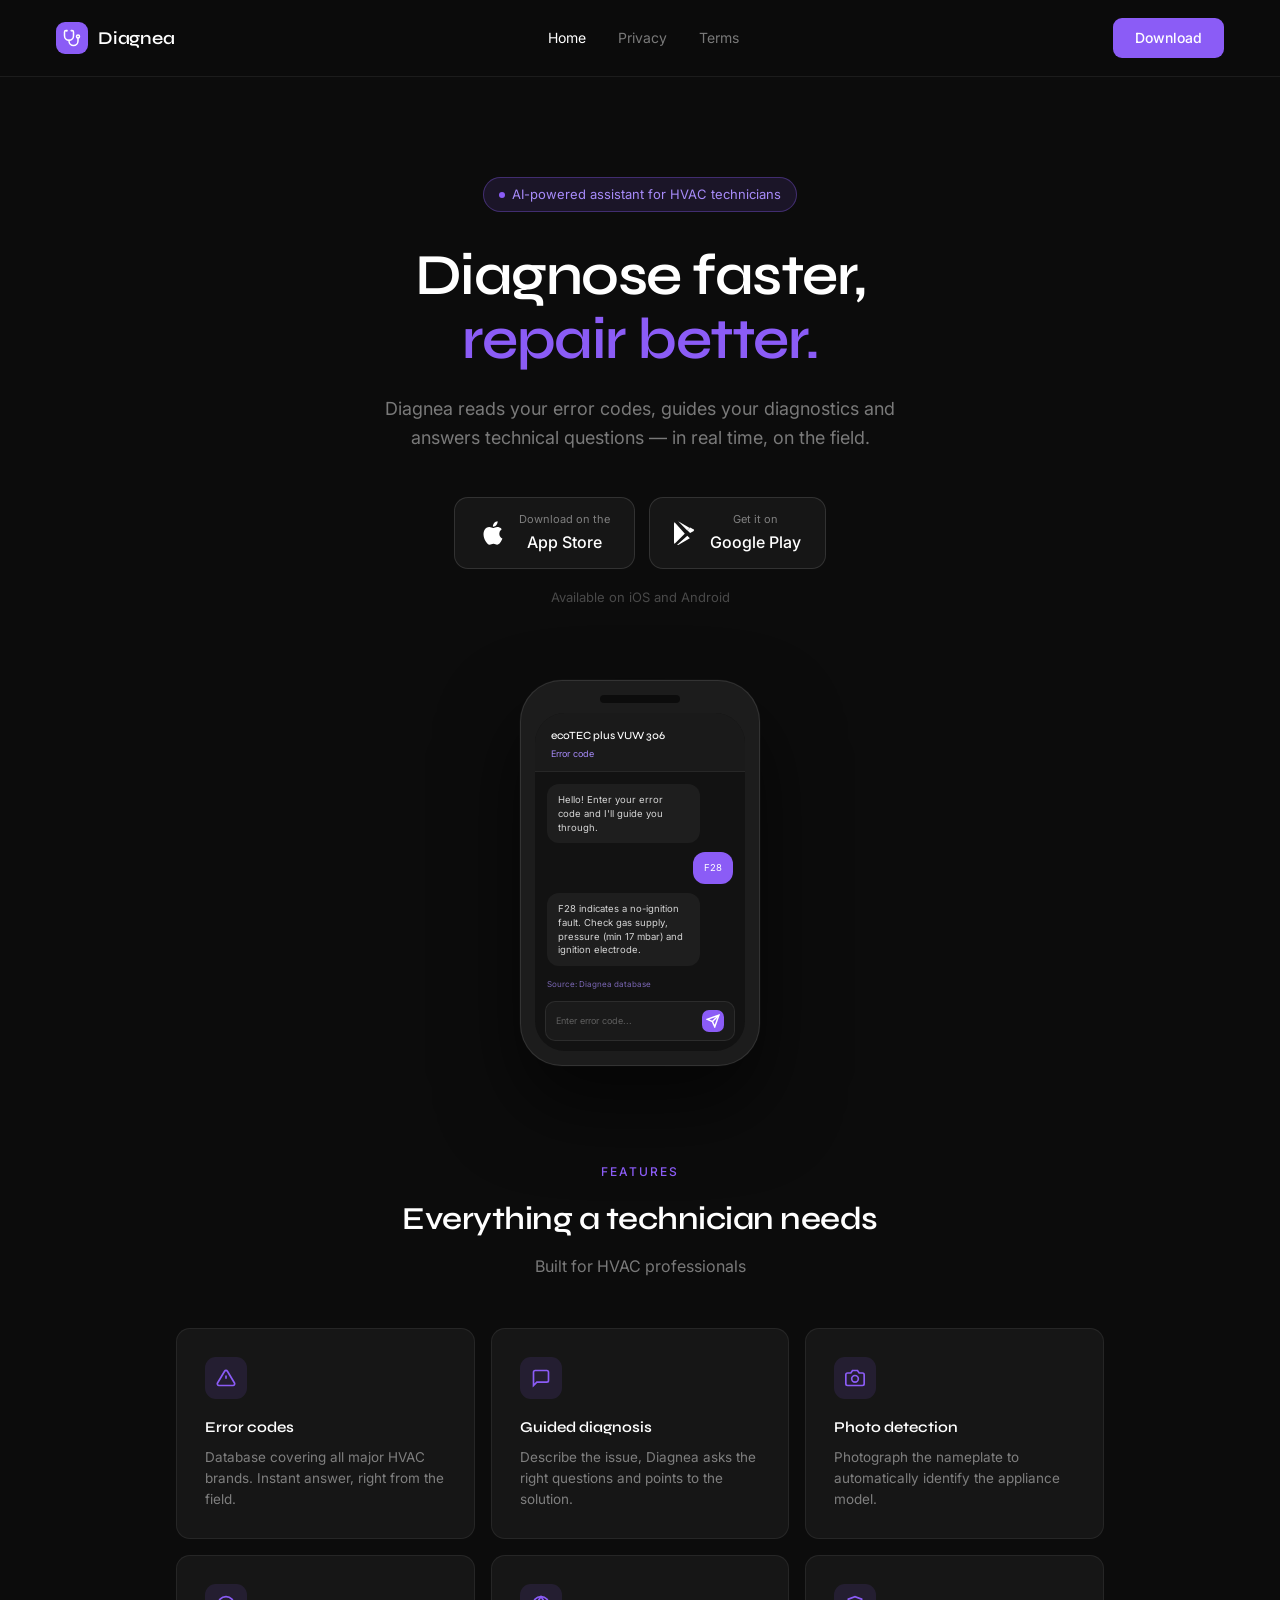
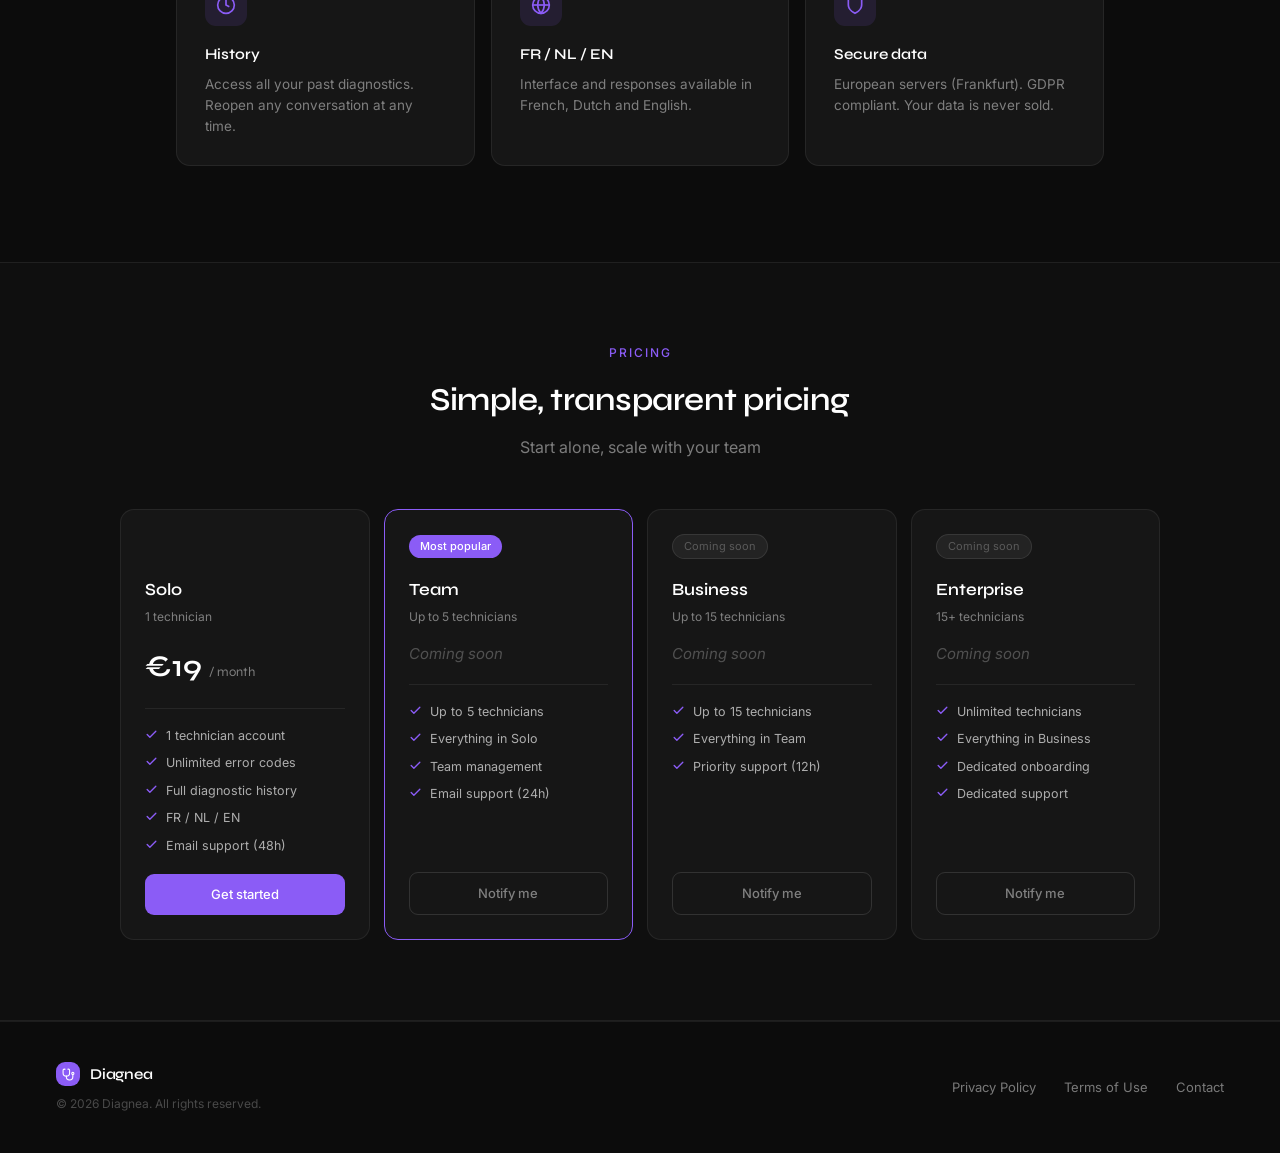
==== index.html @ f8fc78f3 "Add files via upload" ====
<!DOCTYPE html>
<html lang="en">
<head>
  <meta charset="UTF-8">
  <meta name="viewport" content="width=device-width, initial-scale=1.0">
  <title>Diagnea — AI-powered HVAC diagnostic assistant</title>
  <meta name="description" content="Diagnea reads your error codes, guides your diagnostics and answers technical questions in real time, on the field.">
  <meta property="og:title" content="Diagnea — AI-powered HVAC diagnostic assistant">
  <meta property="og:description" content="Diagnose faster, repair better.">
  <meta property="og:url" content="https://diagnea.com">
  <link rel="icon" type="image/svg+xml" href="assets/favicon.svg">
  <link rel="preconnect" href="https://fonts.googleapis.com">
  <link rel="preconnect" href="https://fonts.gstatic.com" crossorigin>
  <link href="https://fonts.googleapis.com/css2?family=Syne:wght@400;500;600&family=Inter:wght@400;500&display=swap" rel="stylesheet">
  <link rel="stylesheet" href="style.css">
</head>
<body>

  <nav class="nav">
    <div class="nav-logo">
      <div class="nav-logo-icon">
        <svg width="18" height="18" viewBox="0 0 24 24" fill="none" stroke="white" stroke-width="2" stroke-linecap="round" stroke-linejoin="round"><path d="M4.8 2.3A.3.3 0 1 0 5 2H4a2 2 0 0 0-2 2v5a6 6 0 0 0 6 6v0a6 6 0 0 0 6-6V4a2 2 0 0 0-2-2h-1a.2.2 0 1 0 .3.3"/><path d="M8 15v1a6 6 0 0 0 6 6v0a6 6 0 0 0 6-6v-4"/><circle cx="20" cy="10" r="2"/></svg>
      </div>
      <span class="nav-logo-text">Diagnea</span>
    </div>
    <div class="nav-links">
      <a href="index.html" class="nav-link active">Home</a>
      <a href="privacy.html" class="nav-link">Privacy</a>
      <a href="terms.html" class="nav-link">Terms</a>
    </div>
    <a href="#download" class="nav-cta">Download</a>
  </nav>

  <section class="hero">
    <div class="hero-badge">
      <span class="hero-badge-dot"></span>
      AI-powered assistant for HVAC technicians
    </div>
    <h1>Diagnose faster,<br><span>repair better.</span></h1>
    <p class="hero-sub">Diagnea reads your error codes, guides your diagnostics and answers technical questions — in real time, on the field.</p>
    <div class="store-btns" id="download">
      <a href="#" class="store-btn">
        <svg width="28" height="28" viewBox="0 0 24 24" fill="white"><path d="M18.71 19.5c-.83 1.24-1.71 2.45-3.05 2.47-1.34.03-1.77-.79-3.29-.79-1.53 0-2 .77-3.27.82-1.31.05-2.3-1.32-3.14-2.53C4.25 17 2.94 12.45 4.7 9.39c.87-1.52 2.43-2.48 4.12-2.51 1.28-.02 2.5.87 3.29.87.78 0 2.26-1.07 3.8-.91.65.03 2.47.26 3.64 1.98-.09.06-2.17 1.28-2.15 3.81.03 3.02 2.65 4.03 2.68 4.04-.03.07-.42 1.44-1.38 2.83M13 3.5c.73-.83 1.94-1.46 2.94-1.5.13 1.17-.34 2.35-1.04 3.19-.69.85-1.83 1.51-2.95 1.42-.15-1.15.41-2.35 1.05-3.11z"/></svg>
        <div>
          <span class="store-btn-sub">Download on the</span>
          <span class="store-btn-name">App Store</span>
        </div>
      </a>
      <a href="#" class="store-btn">
        <svg width="24" height="24" viewBox="0 0 24 24" fill="white"><path d="M3.18 23.76c.3.17.64.24.99.2l.06-.03 11.62-6.7-2.53-2.54zM.54 1.27C.2 1.6 0 2.14 0 2.84v18.32c0 .7.2 1.24.55 1.57l.08.07L10.69 12.7v-.24L.62 1.2zM19.38 8.33l-3.3-1.9-2.82 2.83 2.82 2.82 3.33-1.92c.95-.55.95-1.44-.03-1.83zM4.17.24l11.62 6.7-2.53 2.53L4.17.24z"/></svg>
        <div>
          <span class="store-btn-sub">Get it on</span>
          <span class="store-btn-name">Google Play</span>
        </div>
      </a>
    </div>
    <p class="hero-note">Available on iOS and Android</p>
  </section>

  <section class="phone-frame">
    <div class="phone">
      <div class="phone-notch"></div>
      <div class="phone-screen">
        <div class="phone-header">
          <div class="phone-h-title">ecoTEC plus VUW 306</div>
          <div class="phone-h-sub">Error code</div>
        </div>
        <div class="phone-chat">
          <div class="bubble bubble-ai">Hello! Enter your error code and I'll guide you through.</div>
          <div class="bubble bubble-user">F28</div>
          <div class="bubble bubble-ai">F28 indicates a no-ignition fault. Check gas supply, pressure (min 17 mbar) and ignition electrode.</div>
        </div>
        <div class="phone-source">Source: Diagnea database</div>
        <div class="phone-input">
          <span class="phone-input-placeholder">Enter error code...</span>
          <div class="phone-send">
            <svg width="14" height="14" viewBox="0 0 24 24" fill="none" stroke="white" stroke-width="2.5"><line x1="22" y1="2" x2="11" y2="13"/><polygon points="22 2 15 22 11 13 2 9 22 2"/></svg>
          </div>
        </div>
      </div>
    </div>
  </section>

  <section class="features">
    <div class="section-label">Features</div>
    <h2 class="section-title">Everything a technician needs</h2>
    <p class="section-sub">Built for HVAC professionals</p>
    <div class="features-grid">
      <div class="feature-card">
        <div class="feature-icon">
          <svg width="20" height="20" viewBox="0 0 24 24" fill="none" stroke="currentColor" stroke-width="2"><path d="M10.29 3.86L1.82 18a2 2 0 0 0 1.71 3h16.94a2 2 0 0 0 1.71-3L13.71 3.86a2 2 0 0 0-3.42 0z"/><line x1="12" y1="9" x2="12" y2="13"/><line x1="12" y1="17" x2="12.01" y2="17"/></svg>
        </div>
        <h3>Error codes</h3>
        <p>Database covering all major HVAC brands. Instant answer, right from the field.</p>
      </div>
      <div class="feature-card">
        <div class="feature-icon">
          <svg width="20" height="20" viewBox="0 0 24 24" fill="none" stroke="currentColor" stroke-width="2"><path d="M21 15a2 2 0 0 1-2 2H7l-4 4V5a2 2 0 0 1 2-2h14a2 2 0 0 1 2 2z"/></svg>
        </div>
        <h3>Guided diagnosis</h3>
        <p>Describe the issue, Diagnea asks the right questions and points to the solution.</p>
      </div>
      <div class="feature-card">
        <div class="feature-icon">
          <svg width="20" height="20" viewBox="0 0 24 24" fill="none" stroke="currentColor" stroke-width="2"><path d="M23 19a2 2 0 0 1-2 2H3a2 2 0 0 1-2-2V8a2 2 0 0 1 2-2h4l2-3h6l2 3h4a2 2 0 0 1 2 2z"/><circle cx="12" cy="13" r="4"/></svg>
        </div>
        <h3>Photo detection</h3>
        <p>Photograph the nameplate to automatically identify the appliance model.</p>
      </div>
      <div class="feature-card">
        <div class="feature-icon">
          <svg width="20" height="20" viewBox="0 0 24 24" fill="none" stroke="currentColor" stroke-width="2"><circle cx="12" cy="12" r="10"/><polyline points="12 6 12 12 16 14"/></svg>
        </div>
        <h3>History</h3>
        <p>Access all your past diagnostics. Reopen any conversation at any time.</p>
      </div>
      <div class="feature-card">
        <div class="feature-icon">
          <svg width="20" height="20" viewBox="0 0 24 24" fill="none" stroke="currentColor" stroke-width="2"><circle cx="12" cy="12" r="10"/><line x1="2" y1="12" x2="22" y2="12"/><path d="M12 2a15.3 15.3 0 0 1 4 10 15.3 15.3 0 0 1-4 10 15.3 15.3 0 0 1-4-10 15.3 15.3 0 0 1 4-10z"/></svg>
        </div>
        <h3>FR / NL / EN</h3>
        <p>Interface and responses available in French, Dutch and English.</p>
      </div>
      <div class="feature-card">
        <div class="feature-icon">
          <svg width="20" height="20" viewBox="0 0 24 24" fill="none" stroke="currentColor" stroke-width="2"><path d="M12 22s8-4 8-10V5l-8-3-8 3v7c0 6 8 10 8 10z"/></svg>
        </div>
        <h3>Secure data</h3>
        <p>European servers (Frankfurt). GDPR compliant. Your data is never sold.</p>
      </div>
    </div>
  </section>

  <section class="plans">
    <div class="section-label">Pricing</div>
    <h2 class="section-title">Simple, transparent pricing</h2>
    <p class="section-sub">Start alone, scale with your team</p>
    <div class="plans-grid">

      <div class="plan-card">
        <div class="plan-top"></div>
        <div class="plan-name">Solo</div>
        <div class="plan-desc">1 technician</div>
        <div class="plan-price">€19 <span>/ month</span></div>
        <hr class="plan-divider">
        <ul class="plan-features">
          <li><svg class="check" viewBox="0 0 24 24"><polyline points="20 6 9 17 4 12"/></svg> 1 technician account</li>
          <li><svg class="check" viewBox="0 0 24 24"><polyline points="20 6 9 17 4 12"/></svg> Unlimited error codes</li>
          <li><svg class="check" viewBox="0 0 24 24"><polyline points="20 6 9 17 4 12"/></svg> Full diagnostic history</li>
          <li><svg class="check" viewBox="0 0 24 24"><polyline points="20 6 9 17 4 12"/></svg> FR / NL / EN</li>
          <li><svg class="check" viewBox="0 0 24 24"><polyline points="20 6 9 17 4 12"/></svg> Email support (48h)</li>
        </ul>
        <a href="#" class="plan-btn">Get started</a>
      </div>

      <div class="plan-card popular">
        <div class="plan-top"><span class="plan-badge">Most popular</span></div>
        <div class="plan-name">Team</div>
        <div class="plan-desc">Up to 5 technicians</div>
        <div class="plan-price-tbd">Coming soon</div>
        <hr class="plan-divider">
        <ul class="plan-features">
          <li><svg class="check" viewBox="0 0 24 24"><polyline points="20 6 9 17 4 12"/></svg> Up to 5 technicians</li>
          <li><svg class="check" viewBox="0 0 24 24"><polyline points="20 6 9 17 4 12"/></svg> Everything in Solo</li>
          <li><svg class="check" viewBox="0 0 24 24"><polyline points="20 6 9 17 4 12"/></svg> Team management</li>
          <li><svg class="check" viewBox="0 0 24 24"><polyline points="20 6 9 17 4 12"/></svg> Email support (24h)</li>
        </ul>
        <a href="#" class="plan-btn plan-btn-outline">Notify me</a>
      </div>

      <div class="plan-card">
        <div class="plan-top"><span class="plan-soon">Coming soon</span></div>
        <div class="plan-name">Business</div>
        <div class="plan-desc">Up to 15 technicians</div>
        <div class="plan-price-tbd">Coming soon</div>
        <hr class="plan-divider">
        <ul class="plan-features">
          <li><svg class="check" viewBox="0 0 24 24"><polyline points="20 6 9 17 4 12"/></svg> Up to 15 technicians</li>
          <li><svg class="check" viewBox="0 0 24 24"><polyline points="20 6 9 17 4 12"/></svg> Everything in Team</li>
          <li><svg class="check" viewBox="0 0 24 24"><polyline points="20 6 9 17 4 12"/></svg> Priority support (12h)</li>
        </ul>
        <a href="#" class="plan-btn plan-btn-outline">Notify me</a>
      </div>

      <div class="plan-card">
        <div class="plan-top"><span class="plan-soon">Coming soon</span></div>
        <div class="plan-name">Enterprise</div>
        <div class="plan-desc">15+ technicians</div>
        <div class="plan-price-tbd">Coming soon</div>
        <hr class="plan-divider">
        <ul class="plan-features">
          <li><svg class="check" viewBox="0 0 24 24"><polyline points="20 6 9 17 4 12"/></svg> Unlimited technicians</li>
          <li><svg class="check" viewBox="0 0 24 24"><polyline points="20 6 9 17 4 12"/></svg> Everything in Business</li>
          <li><svg class="check" viewBox="0 0 24 24"><polyline points="20 6 9 17 4 12"/></svg> Dedicated onboarding</li>
          <li><svg class="check" viewBox="0 0 24 24"><polyline points="20 6 9 17 4 12"/></svg> Dedicated support</li>
        </ul>
        <a href="#" class="plan-btn plan-btn-outline">Notify me</a>
      </div>

    </div>
  </section>

  <footer class="footer">
    <div class="footer-left">
      <div class="nav-logo">
        <div class="nav-logo-icon" style="width:24px;height:24px;">
          <svg width="13" height="13" viewBox="0 0 24 24" fill="none" stroke="white" stroke-width="2" stroke-linecap="round" stroke-linejoin="round"><path d="M4.8 2.3A.3.3 0 1 0 5 2H4a2 2 0 0 0-2 2v5a6 6 0 0 0 6 6v0a6 6 0 0 0 6-6V4a2 2 0 0 0-2-2h-1a.2.2 0 1 0 .3.3"/><path d="M8 15v1a6 6 0 0 0 6 6v0a6 6 0 0 0 6-6v-4"/><circle cx="20" cy="10" r="2"/></svg>
        </div>
        <span class="nav-logo-text" style="font-size:15px;">Diagnea</span>
      </div>
      <p class="footer-copy">© 2026 Diagnea. All rights reserved.</p>
    </div>
    <div class="footer-links">
      <a href="privacy.html" class="footer-link">Privacy Policy</a>
      <a href="terms.html" class="footer-link">Terms of Use</a>
      <a href="mailto:privacy@diagnea.com" class="footer-link">Contact</a>
    </div>
  </footer>

</body>
</html>
---- style.css ----
/* ─── Reset & Base ─────────────────────────────────────────── */
*, *::before, *::after { box-sizing: border-box; margin: 0; padding: 0; }

:root {
  --violet: #8B5CF6;
  --violet-light: #A78BFA;
  --violet-bg: rgba(139,92,246,0.12);
  --violet-border: rgba(139,92,246,0.35);
  --bg: #0C0C0C;
  --bg-card: #161616;
  --bg-card2: #1C1C1C;
  --border: rgba(255,255,255,0.07);
  --border-mid: rgba(255,255,255,0.12);
  --text: #FFFFFF;
  --text-muted: rgba(255,255,255,0.45);
  --text-faint: rgba(255,255,255,0.25);
  --font-display: 'Syne', sans-serif;
  --font-body: 'Inter', sans-serif;
  --radius: 14px;
}

html { scroll-behavior: smooth; }

body {
  background: var(--bg);
  color: var(--text);
  font-family: var(--font-body);
  font-size: 15px;
  line-height: 1.6;
  -webkit-font-smoothing: antialiased;
}

a { text-decoration: none; color: inherit; }

/* ─── Nav ───────────────────────────────────────────────────── */
.nav {
  display: flex;
  align-items: center;
  justify-content: space-between;
  padding: 18px 56px;
  border-bottom: 0.5px solid var(--border);
  position: sticky;
  top: 0;
  background: rgba(12,12,12,0.85);
  backdrop-filter: blur(12px);
  -webkit-backdrop-filter: blur(12px);
  z-index: 100;
}

.nav-logo { display: flex; align-items: center; gap: 10px; }

.nav-logo-icon {
  width: 32px; height: 32px;
  background: var(--violet);
  border-radius: 9px;
  display: flex; align-items: center; justify-content: center;
}

.nav-logo-text {
  font-family: var(--font-display);
  font-size: 18px;
  font-weight: 600;
  letter-spacing: -0.2px;
}

.nav-links { display: flex; gap: 32px; }

.nav-link {
  font-size: 14px;
  color: var(--text-muted);
  transition: color 0.2s;
}
.nav-link:hover, .nav-link.active { color: var(--text); }

.nav-cta {
  background: var(--violet);
  color: #fff;
  padding: 9px 22px;
  border-radius: 9px;
  font-size: 14px;
  font-weight: 500;
  transition: opacity 0.2s;
}
.nav-cta:hover { opacity: 0.88; }

/* ─── Hero ──────────────────────────────────────────────────── */
.hero {
  padding: 100px 56px 72px;
  text-align: center;
  max-width: 820px;
  margin: 0 auto;
}

.hero-badge {
  display: inline-flex;
  align-items: center;
  gap: 7px;
  background: var(--violet-bg);
  border: 0.5px solid var(--violet-border);
  color: var(--violet-light);
  padding: 6px 15px;
  border-radius: 100px;
  font-size: 13px;
  margin-bottom: 32px;
}

.hero-badge-dot {
  width: 6px; height: 6px;
  background: var(--violet);
  border-radius: 50%;
  animation: pulse 2s infinite;
}

@keyframes pulse {
  0%, 100% { opacity: 1; }
  50% { opacity: 0.4; }
}

.hero h1 {
  font-family: var(--font-display);
  font-size: 58px;
  font-weight: 600;
  line-height: 1.1;
  letter-spacing: -1.5px;
  margin-bottom: 22px;
}
.hero h1 span { color: var(--violet); }

.hero-sub {
  font-size: 18px;
  color: var(--text-muted);
  line-height: 1.65;
  max-width: 540px;
  margin: 0 auto 44px;
}

.store-btns {
  display: flex;
  gap: 14px;
  justify-content: center;
  flex-wrap: wrap;
  margin-bottom: 18px;
}

.store-btn {
  display: flex;
  align-items: center;
  gap: 12px;
  background: var(--bg-card);
  border: 0.5px solid var(--border-mid);
  padding: 13px 24px;
  border-radius: var(--radius);
  transition: border-color 0.2s, background 0.2s;
}
.store-btn:hover {
  border-color: var(--violet);
  background: var(--bg-card2);
}
.store-btn-sub { font-size: 11px; color: var(--text-muted); display: block; }
.store-btn-name { font-size: 16px; font-weight: 500; display: block; margin-top: 1px; }

.hero-note { font-size: 13px; color: var(--text-faint); }

/* ─── Phone mockup ──────────────────────────────────────────── */
.phone-frame {
  display: flex;
  justify-content: center;
  padding: 0 56px 96px;
}

.phone {
  width: 240px;
  background: var(--bg-card2);
  border-radius: 42px;
  border: 1.5px solid rgba(255,255,255,0.1);
  padding: 14px;
  box-shadow: 0 40px 80px rgba(0,0,0,0.6), 0 0 0 0.5px rgba(255,255,255,0.05);
}

.phone-notch {
  width: 80px; height: 8px;
  background: #0C0C0C;
  border-radius: 100px;
  margin: 0 auto 10px;
}

.phone-screen { background: #121212; border-radius: 30px; overflow: hidden; }

.phone-header { background: #1A1A1A; padding: 14px 16px 10px; border-bottom: 0.5px solid rgba(255,255,255,0.06); }
.phone-h-title { font-size: 11px; font-weight: 500; color: #fff; font-family: var(--font-display); }
.phone-h-sub { font-size: 9px; color: var(--violet-light); margin-top: 2px; }

.phone-chat { padding: 12px; display: flex; flex-direction: column; gap: 9px; }

.bubble {
  padding: 9px 11px;
  border-radius: 12px;
  font-size: 9.5px;
  line-height: 1.45;
  max-width: 82%;
}
.bubble-ai { background: #1E1E1E; color: rgba(255,255,255,0.82); align-self: flex-start; }
.bubble-user { background: var(--violet); color: #fff; align-self: flex-end; }

.phone-source { font-size: 8px; color: var(--violet-light); padding: 0 12px 6px; opacity: 0.7; }

.phone-input {
  display: flex;
  align-items: center;
  justify-content: space-between;
  margin: 4px 10px 10px;
  background: #1A1A1A;
  border-radius: 10px;
  padding: 8px 10px;
  border: 0.5px solid rgba(255,255,255,0.08);
}
.phone-input-placeholder { font-size: 9px; color: rgba(255,255,255,0.3); }
.phone-send {
  width: 22px; height: 22px;
  background: var(--violet);
  border-radius: 7px;
  display: flex; align-items: center; justify-content: center;
}

/* ─── Features ──────────────────────────────────────────────── */
.features {
  padding: 0 56px 96px;
  max-width: 1040px;
  margin: 0 auto;
}

.section-label {
  text-align: center;
  font-size: 12px;
  font-weight: 500;
  letter-spacing: 2px;
  text-transform: uppercase;
  color: var(--violet);
  margin-bottom: 12px;
}

.section-title {
  font-family: var(--font-display);
  text-align: center;
  font-size: 32px;
  font-weight: 600;
  letter-spacing: -0.5px;
  margin-bottom: 10px;
}

.section-sub {
  text-align: center;
  color: var(--text-muted);
  font-size: 16px;
  margin-bottom: 48px;
}

.features-grid {
  display: grid;
  grid-template-columns: repeat(3, 1fr);
  gap: 16px;
}

.feature-card {
  background: var(--bg-card);
  border: 0.5px solid var(--border);
  border-radius: var(--radius);
  padding: 28px;
  transition: border-color 0.2s;
}
.feature-card:hover { border-color: rgba(139,92,246,0.3); }

.feature-icon {
  width: 42px; height: 42px;
  background: var(--violet-bg);
  border-radius: 11px;
  display: flex; align-items: center; justify-content: center;
  color: var(--violet);
  margin-bottom: 16px;
}

.feature-card h3 {
  font-family: var(--font-display);
  font-size: 15px;
  font-weight: 600;
  margin-bottom: 8px;
}

.feature-card p {
  font-size: 13.5px;
  color: var(--text-muted);
  line-height: 1.55;
}

/* ─── Plans ─────────────────────────────────────────────────── */
.plans {
  background: #0F0F0F;
  border-top: 0.5px solid var(--border);
  border-bottom: 0.5px solid var(--border);
  padding: 80px 56px;
}

.plans .section-label,
.plans .section-title,
.plans .section-sub { max-width: 100%; }

.plans-grid {
  display: grid;
  grid-template-columns: repeat(4, 1fr);
  gap: 14px;
  max-width: 1040px;
  margin: 0 auto;
}

.plan-card {
  background: var(--bg-card);
  border: 0.5px solid var(--border);
  border-radius: var(--radius);
  padding: 24px;
  display: flex;
  flex-direction: column;
}
.plan-card.popular { border-color: var(--violet); }

.plan-top {
  height: 26px;
  display: flex;
  align-items: center;
  margin-bottom: 16px;
}

.plan-badge {
  background: var(--violet);
  color: #fff;
  font-size: 11px;
  font-weight: 500;
  padding: 3px 11px;
  border-radius: 100px;
}

.plan-soon {
  background: rgba(255,255,255,0.06);
  color: var(--text-faint);
  font-size: 11px;
  padding: 3px 11px;
  border-radius: 100px;
  border: 0.5px solid rgba(255,255,255,0.09);
}

.plan-name {
  font-family: var(--font-display);
  font-size: 17px;
  font-weight: 600;
  margin-bottom: 4px;
}
.plan-desc { font-size: 12px; color: var(--text-muted); margin-bottom: 16px; }

.plan-price { font-size: 30px; font-weight: 600; font-family: var(--font-display); }
.plan-price span { font-size: 13px; color: var(--text-muted); font-weight: 400; }

.plan-price-tbd {
  font-size: 15px;
  color: var(--text-faint);
  font-style: italic;
  margin-bottom: 0;
}

.plan-divider {
  border: none;
  border-top: 0.5px solid var(--border);
  margin: 18px 0;
}

.plan-features {
  list-style: none;
  display: flex;
  flex-direction: column;
  gap: 10px;
  flex: 1;
  margin-bottom: 20px;
}
.plan-features li {
  font-size: 12.5px;
  color: rgba(255,255,255,0.65);
  display: flex;
  align-items: flex-start;
  gap: 8px;
  line-height: 1.4;
}
.check {
  width: 13px; height: 13px;
  fill: none;
  stroke: var(--violet);
  stroke-width: 2.5;
  stroke-linecap: round;
  stroke-linejoin: round;
  flex-shrink: 0;
  margin-top: 1px;
}

.plan-btn {
  display: block;
  text-align: center;
  padding: 10px;
  border-radius: 9px;
  font-size: 13px;
  font-weight: 500;
  background: var(--violet);
  color: #fff;
  transition: opacity 0.2s;
  margin-top: auto;
}
.plan-btn:hover { opacity: 0.88; }
.plan-btn-outline {
  background: transparent;
  border: 0.5px solid var(--border-mid);
  color: var(--text-muted);
}
.plan-btn-outline:hover { border-color: var(--violet); color: var(--violet-light); opacity: 1; }

/* ─── Footer ────────────────────────────────────────────────── */
.footer {
  padding: 40px 56px;
  display: flex;
  align-items: center;
  justify-content: space-between;
  border-top: 0.5px solid var(--border);
}

.footer-left { display: flex; flex-direction: column; gap: 8px; }
.footer-copy { font-size: 12px; color: var(--text-faint); }

.footer-links { display: flex; gap: 28px; }
.footer-link { font-size: 13px; color: var(--text-muted); transition: color 0.2s; }
.footer-link:hover { color: var(--text); }

/* ─── Legal pages ───────────────────────────────────────────── */
.legal-page { max-width: 720px; margin: 0 auto; padding: 72px 56px; }
.legal-page h1 {
  font-family: var(--font-display);
  font-size: 36px;
  font-weight: 600;
  letter-spacing: -0.5px;
  margin-bottom: 8px;
}
.legal-date { font-size: 13px; color: var(--text-faint); margin-bottom: 48px; }

.legal-section { margin-bottom: 36px; }
.legal-section h2 {
  font-family: var(--font-display);
  font-size: 16px;
  font-weight: 600;
  color: var(--violet-light);
  margin-bottom: 12px;
}
.legal-section p {
  font-size: 14.5px;
  color: rgba(255,255,255,0.6);
  line-height: 1.75;
  margin-bottom: 8px;
}
.legal-section ul { list-style: none; padding: 0; display: flex; flex-direction: column; gap: 7px; }
.legal-section ul li {
  font-size: 14.5px;
  color: rgba(255,255,255,0.6);
  padding-left: 18px;
  position: relative;
  line-height: 1.6;
}
.legal-section ul li::before { content: "–"; position: absolute; left: 0; color: var(--violet); }

.legal-contact {
  background: var(--violet-bg);
  border: 0.5px solid var(--violet-border);
  border-radius: var(--radius);
  padding: 18px 22px;
  margin-top: 10px;
}
.legal-contact p { color: rgba(255,255,255,0.7) !important; }
.legal-contact a { color: var(--violet-light); }
.legal-contact a:hover { text-decoration: underline; }

/* ─── Responsive ────────────────────────────────────────────── */
@media (max-width: 768px) {
  .nav { padding: 16px 24px; }
  .nav-links { display: none; }
  .hero { padding: 64px 24px 48px; }
  .hero h1 { font-size: 38px; }
  .features { padding: 0 24px 64px; }
  .features-grid { grid-template-columns: 1fr; }
  .plans { padding: 64px 24px; }
  .plans-grid { grid-template-columns: 1fr; }
  .footer { padding: 32px 24px; flex-direction: column; gap: 24px; text-align: center; }
  .footer-links { flex-wrap: wrap; justify-content: center; }
  .legal-page { padding: 48px 24px; }
}
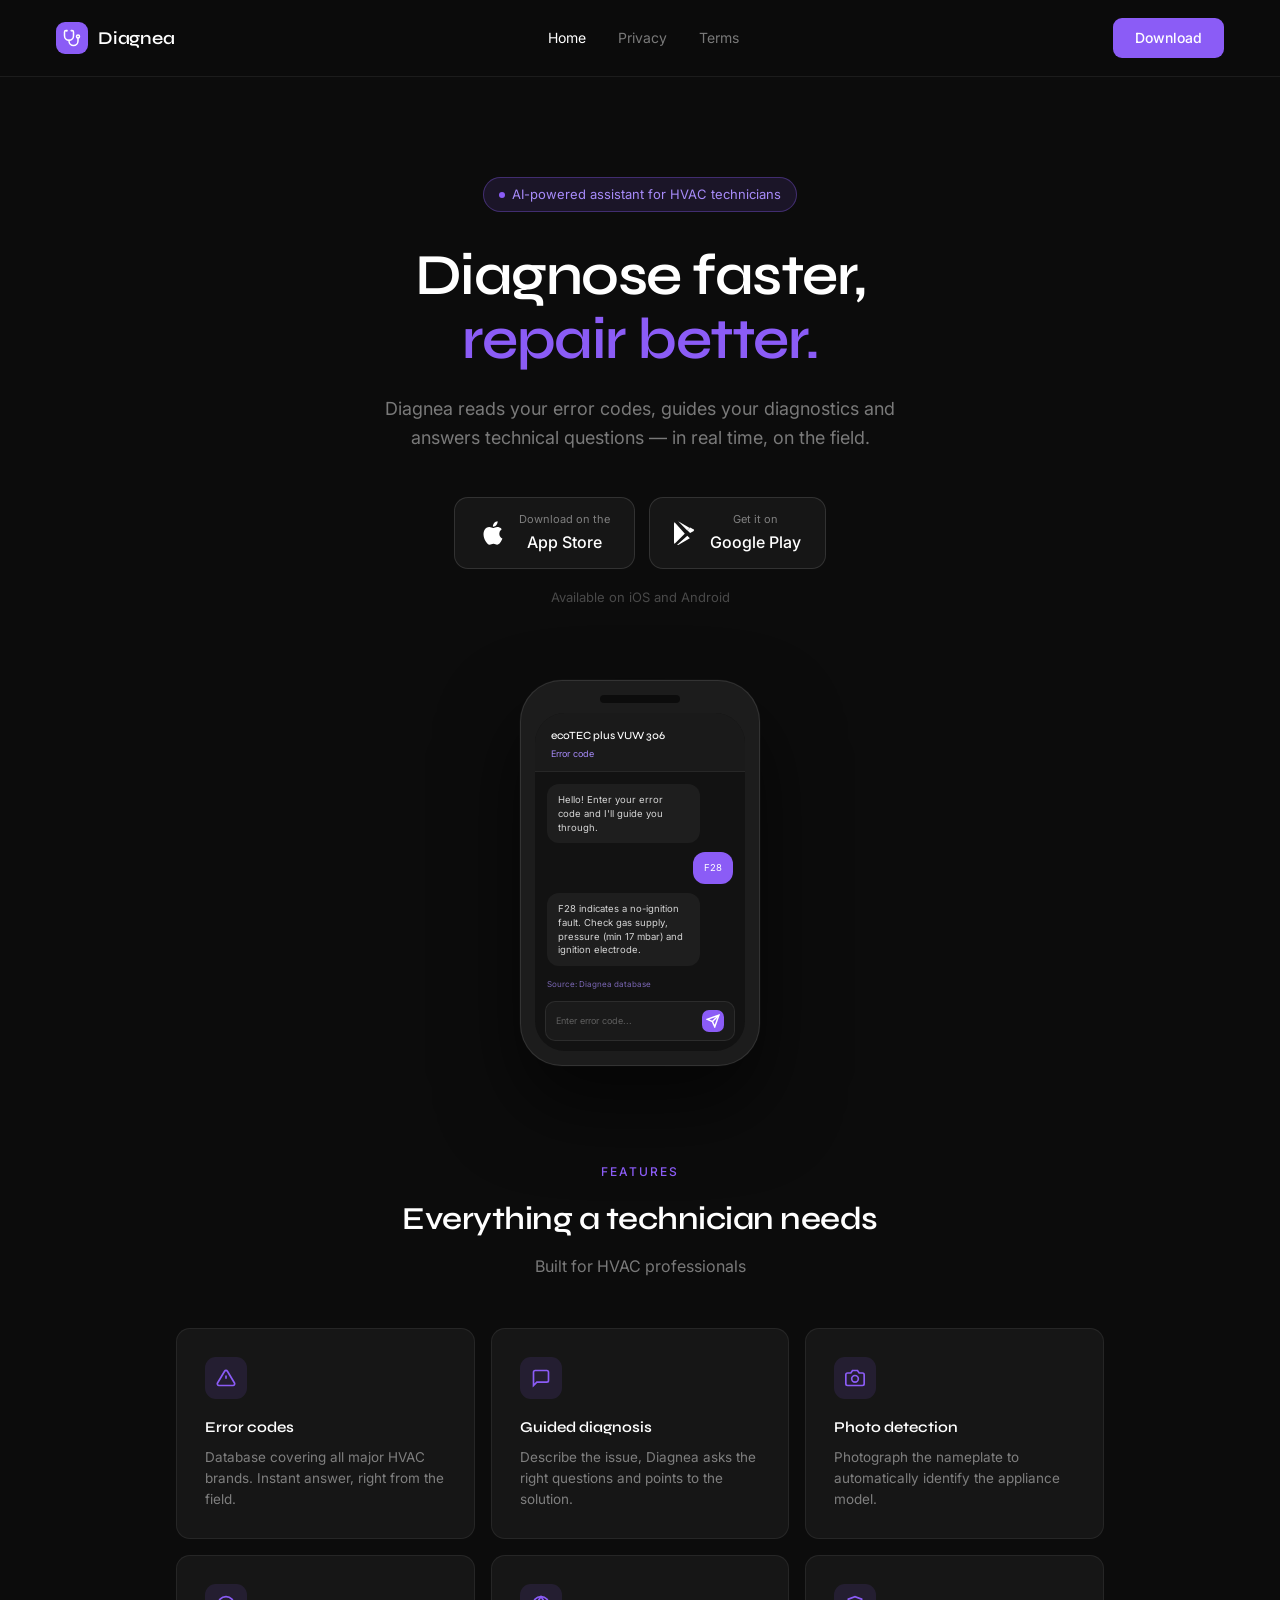
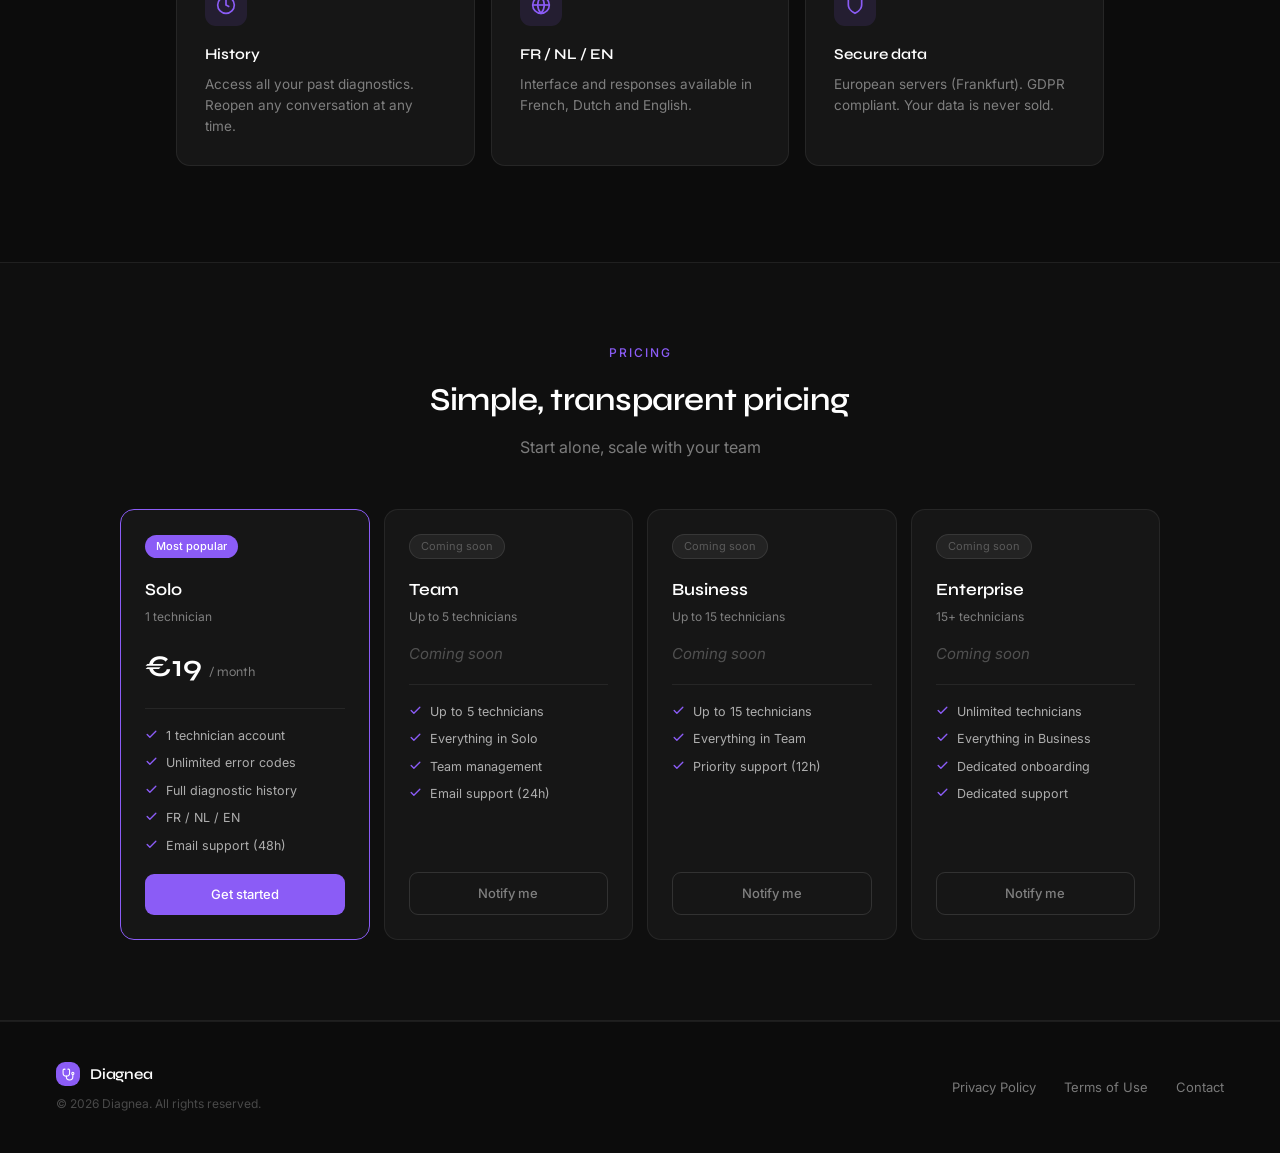
==== commit 62dffd4c: "Add files via upload" ====
--- a/index.html
+++ b/index.html
@@ -137,8 +137,8 @@
     <p class="section-sub">Start alone, scale with your team</p>
     <div class="plans-grid">
 
-      <div class="plan-card">
-        <div class="plan-top"></div>
+      <div class="plan-card popular">
+        <div class="plan-top"><span class="plan-badge">Most popular</span></div>
         <div class="plan-name">Solo</div>
         <div class="plan-desc">1 technician</div>
         <div class="plan-price">€19 <span>/ month</span></div>
@@ -153,8 +153,8 @@
         <a href="#" class="plan-btn">Get started</a>
       </div>
 
-      <div class="plan-card popular">
-        <div class="plan-top"><span class="plan-badge">Most popular</span></div>
+      <div class="plan-card">
+        <div class="plan-top"><span class="plan-soon">Coming soon</span></div>
         <div class="plan-name">Team</div>
         <div class="plan-desc">Up to 5 technicians</div>
         <div class="plan-price-tbd">Coming soon</div>
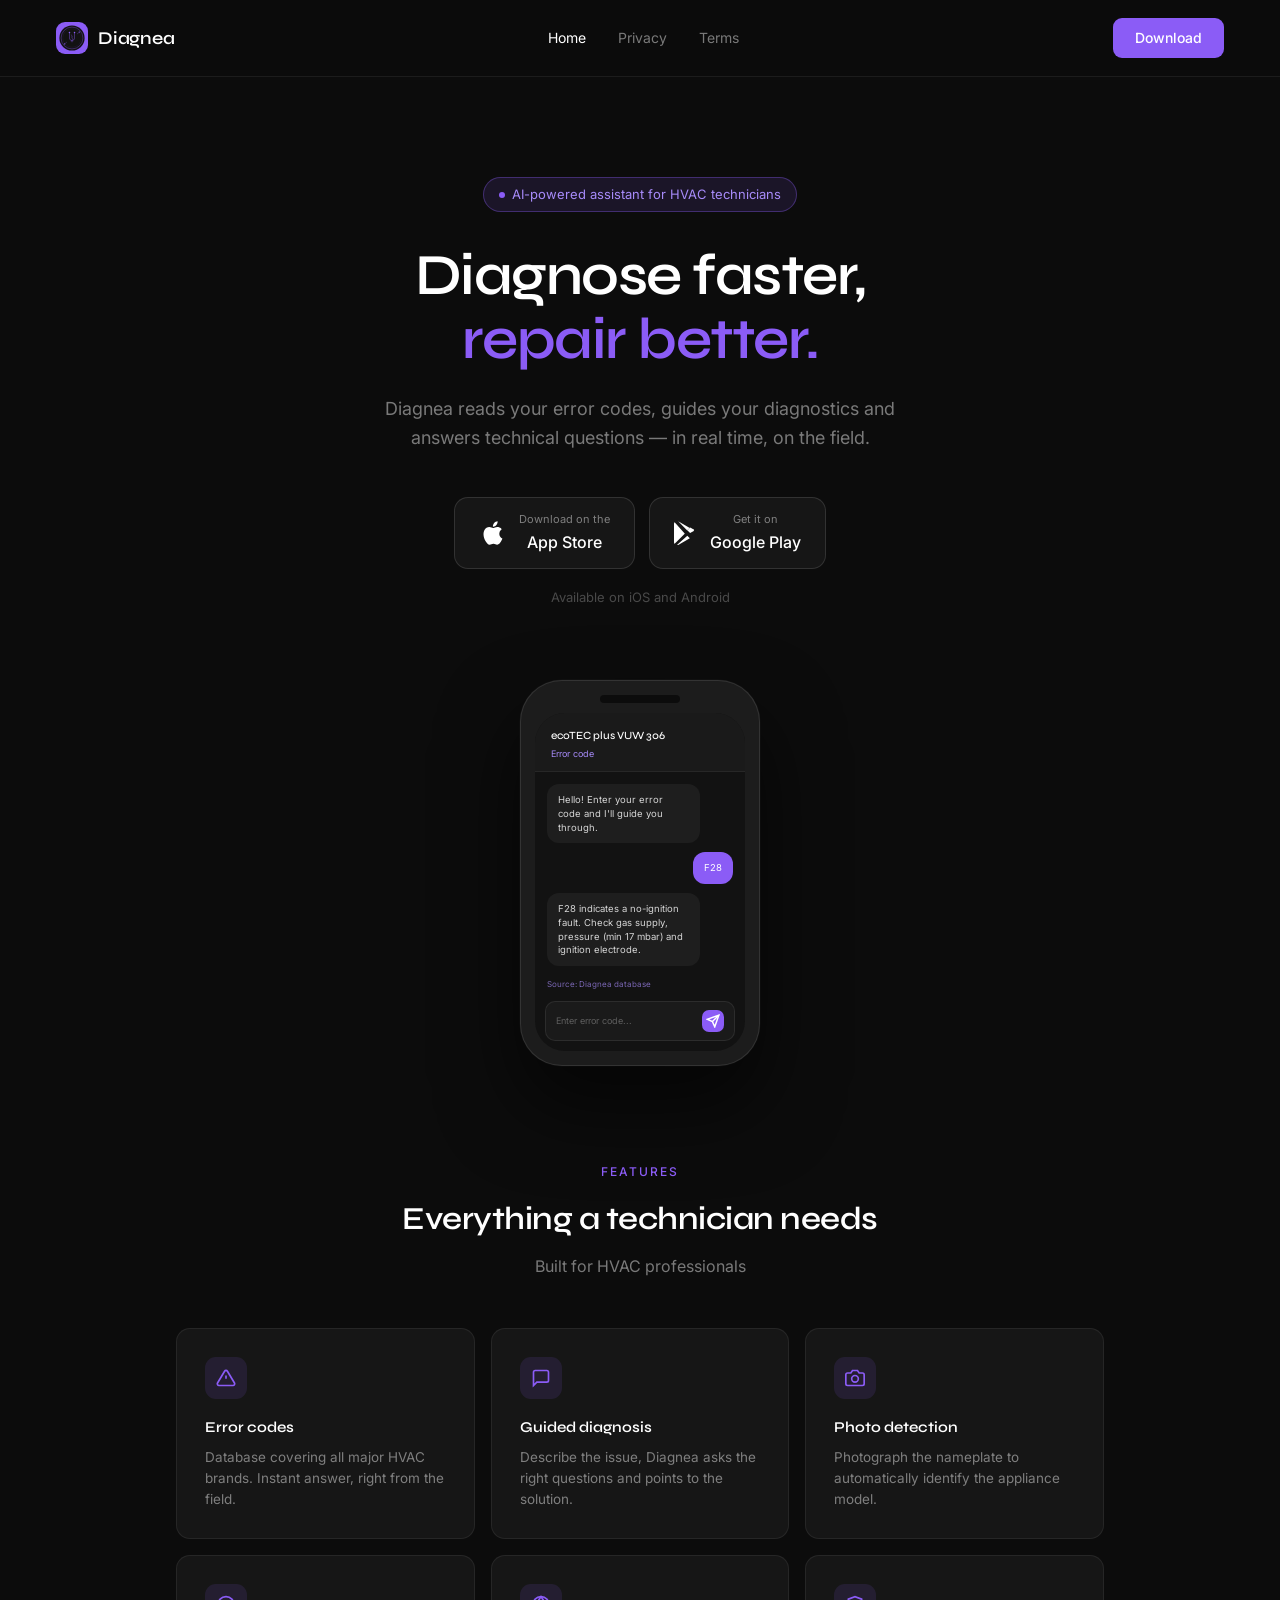
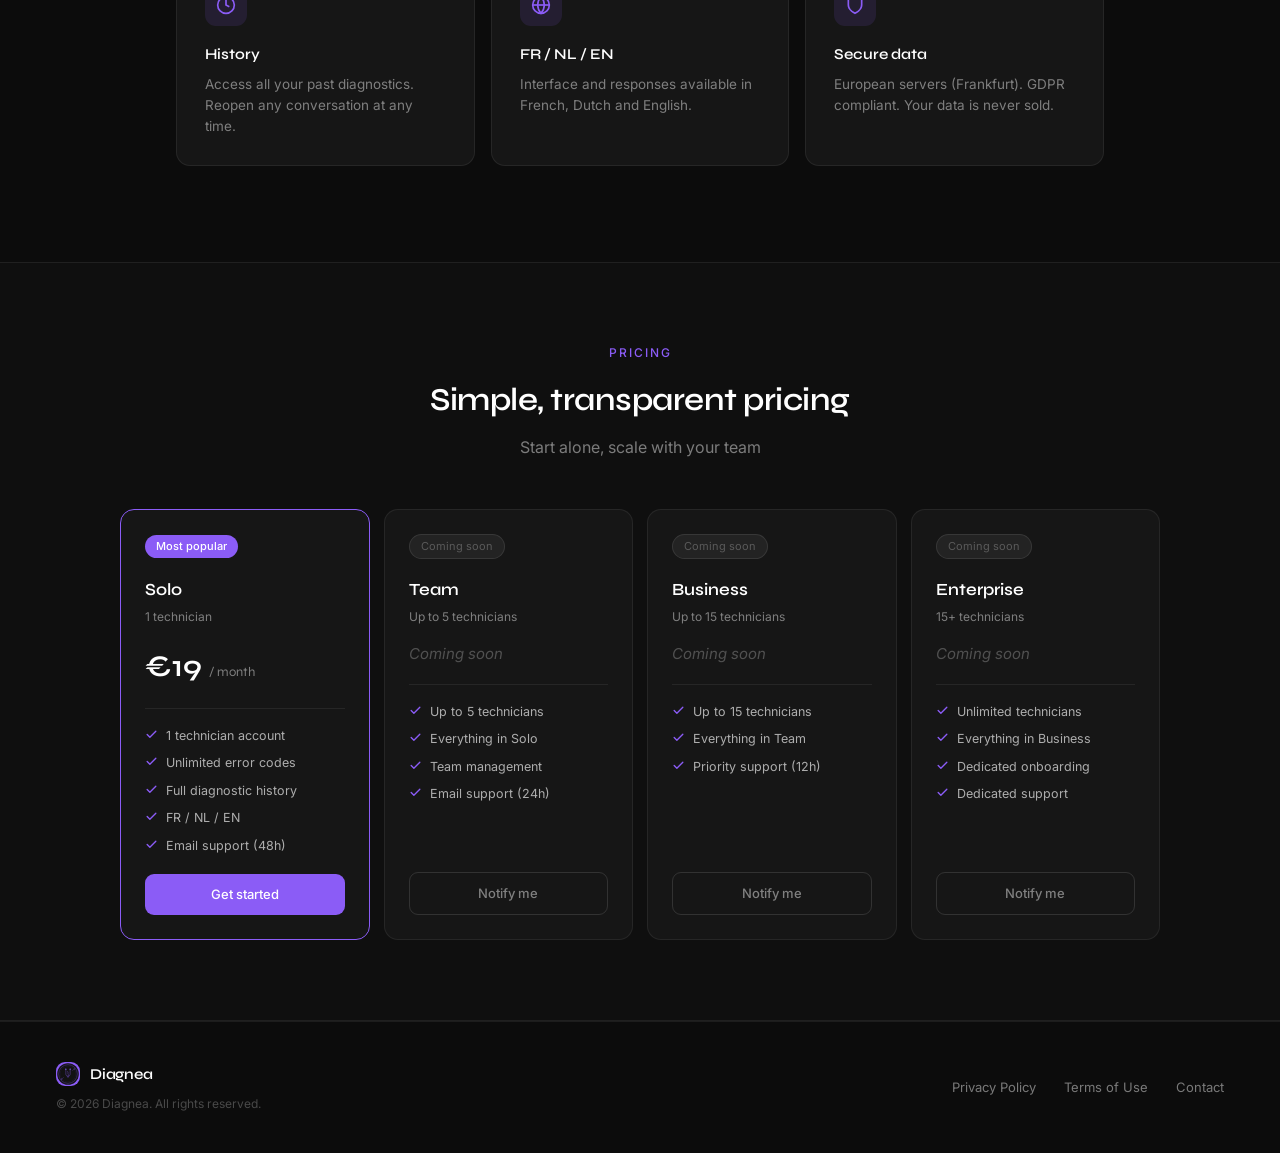
==== commit 41425b1e: "Add files via upload" ====
--- a/index.html
+++ b/index.html
@@ -8,7 +8,11 @@
   <meta property="og:title" content="Diagnea — AI-powered HVAC diagnostic assistant">
   <meta property="og:description" content="Diagnose faster, repair better.">
   <meta property="og:url" content="https://diagnea.com">
-  <link rel="icon" type="image/svg+xml" href="assets/favicon.svg">
+  <meta property="og:type" content="website">
+  <meta property="og:image" content="https://diagnea.com/assets/og-image.png">
+  <meta property="og:image:width" content="1200">
+  <meta property="og:image:height" content="630">
+  <link rel="icon" type="image/png" href="assets/favicon.png">
   <link rel="preconnect" href="https://fonts.googleapis.com">
   <link rel="preconnect" href="https://fonts.gstatic.com" crossorigin>
   <link href="https://fonts.googleapis.com/css2?family=Syne:wght@400;500;600&family=Inter:wght@400;500&display=swap" rel="stylesheet">
@@ -19,7 +23,20 @@
   <nav class="nav">
     <div class="nav-logo">
       <div class="nav-logo-icon">
-        <svg width="18" height="18" viewBox="0 0 24 24" fill="none" stroke="white" stroke-width="2" stroke-linecap="round" stroke-linejoin="round"><path d="M4.8 2.3A.3.3 0 1 0 5 2H4a2 2 0 0 0-2 2v5a6 6 0 0 0 6 6v0a6 6 0 0 0 6-6V4a2 2 0 0 0-2-2h-1a.2.2 0 1 0 .3.3"/><path d="M8 15v1a6 6 0 0 0 6 6v0a6 6 0 0 0 6-6v-4"/><circle cx="20" cy="10" r="2"/></svg>
+        <svg width="28" height="28" viewBox="0 0 200 200" xmlns="http://www.w3.org/2000/svg">
+          <circle cx="100" cy="100" r="90" fill="#121212"/>
+          <circle cx="100" cy="100" r="78" fill="none" stroke="#8B5CF6" stroke-width="2.5"/>
+          <circle cx="100" cy="100" r="65" fill="none" stroke="#8B5CF6" stroke-width="1" stroke-dasharray="4 3"/>
+          <path d="M82 60 L82 100 C82 124 118 124 118 100 L118 60" fill="none" stroke="#8B5CF6" stroke-width="3" stroke-linecap="round"/>
+          <circle cx="100" cy="122" r="8" fill="#8B5CF6" opacity="0.3" stroke="#8B5CF6" stroke-width="2"/>
+          <circle cx="82" cy="60" r="5.5" fill="#8B5CF6"/>
+          <circle cx="118" cy="60" r="5.5" fill="#8B5CF6"/>
+          <path d="M96 78 L102 92 L98 92 L106 112" fill="none" stroke="#8B5CF6" stroke-width="2.5" stroke-linecap="round" stroke-linejoin="round"/>
+          <line x1="48" y1="142" x2="62" y2="130" stroke="#8B5CF6" stroke-width="2" stroke-linecap="round"/>
+          <line x1="152" y1="58" x2="138" y2="70" stroke="#8B5CF6" stroke-width="2" stroke-linecap="round"/>
+          <circle cx="48" cy="142" r="4" fill="#8B5CF6"/>
+          <circle cx="152" cy="58" r="4" fill="#8B5CF6"/>
+        </svg>
       </div>
       <span class="nav-logo-text">Diagnea</span>
     </div>
@@ -204,7 +221,20 @@
     <div class="footer-left">
       <div class="nav-logo">
         <div class="nav-logo-icon" style="width:24px;height:24px;">
-          <svg width="13" height="13" viewBox="0 0 24 24" fill="none" stroke="white" stroke-width="2" stroke-linecap="round" stroke-linejoin="round"><path d="M4.8 2.3A.3.3 0 1 0 5 2H4a2 2 0 0 0-2 2v5a6 6 0 0 0 6 6v0a6 6 0 0 0 6-6V4a2 2 0 0 0-2-2h-1a.2.2 0 1 0 .3.3"/><path d="M8 15v1a6 6 0 0 0 6 6v0a6 6 0 0 0 6-6v-4"/><circle cx="20" cy="10" r="2"/></svg>
+          <svg width="24" height="24" viewBox="0 0 200 200" xmlns="http://www.w3.org/2000/svg">
+            <circle cx="100" cy="100" r="90" fill="#121212"/>
+            <circle cx="100" cy="100" r="78" fill="none" stroke="#8B5CF6" stroke-width="2.5"/>
+            <circle cx="100" cy="100" r="65" fill="none" stroke="#8B5CF6" stroke-width="1" stroke-dasharray="4 3"/>
+            <path d="M82 60 L82 100 C82 124 118 124 118 100 L118 60" fill="none" stroke="#8B5CF6" stroke-width="3" stroke-linecap="round"/>
+            <circle cx="100" cy="122" r="8" fill="#8B5CF6" opacity="0.3" stroke="#8B5CF6" stroke-width="2"/>
+            <circle cx="82" cy="60" r="5.5" fill="#8B5CF6"/>
+            <circle cx="118" cy="60" r="5.5" fill="#8B5CF6"/>
+            <path d="M96 78 L102 92 L98 92 L106 112" fill="none" stroke="#8B5CF6" stroke-width="2.5" stroke-linecap="round" stroke-linejoin="round"/>
+            <line x1="48" y1="142" x2="62" y2="130" stroke="#8B5CF6" stroke-width="2" stroke-linecap="round"/>
+            <line x1="152" y1="58" x2="138" y2="70" stroke="#8B5CF6" stroke-width="2" stroke-linecap="round"/>
+            <circle cx="48" cy="142" r="4" fill="#8B5CF6"/>
+            <circle cx="152" cy="58" r="4" fill="#8B5CF6"/>
+          </svg>
         </div>
         <span class="nav-logo-text" style="font-size:15px;">Diagnea</span>
       </div>
